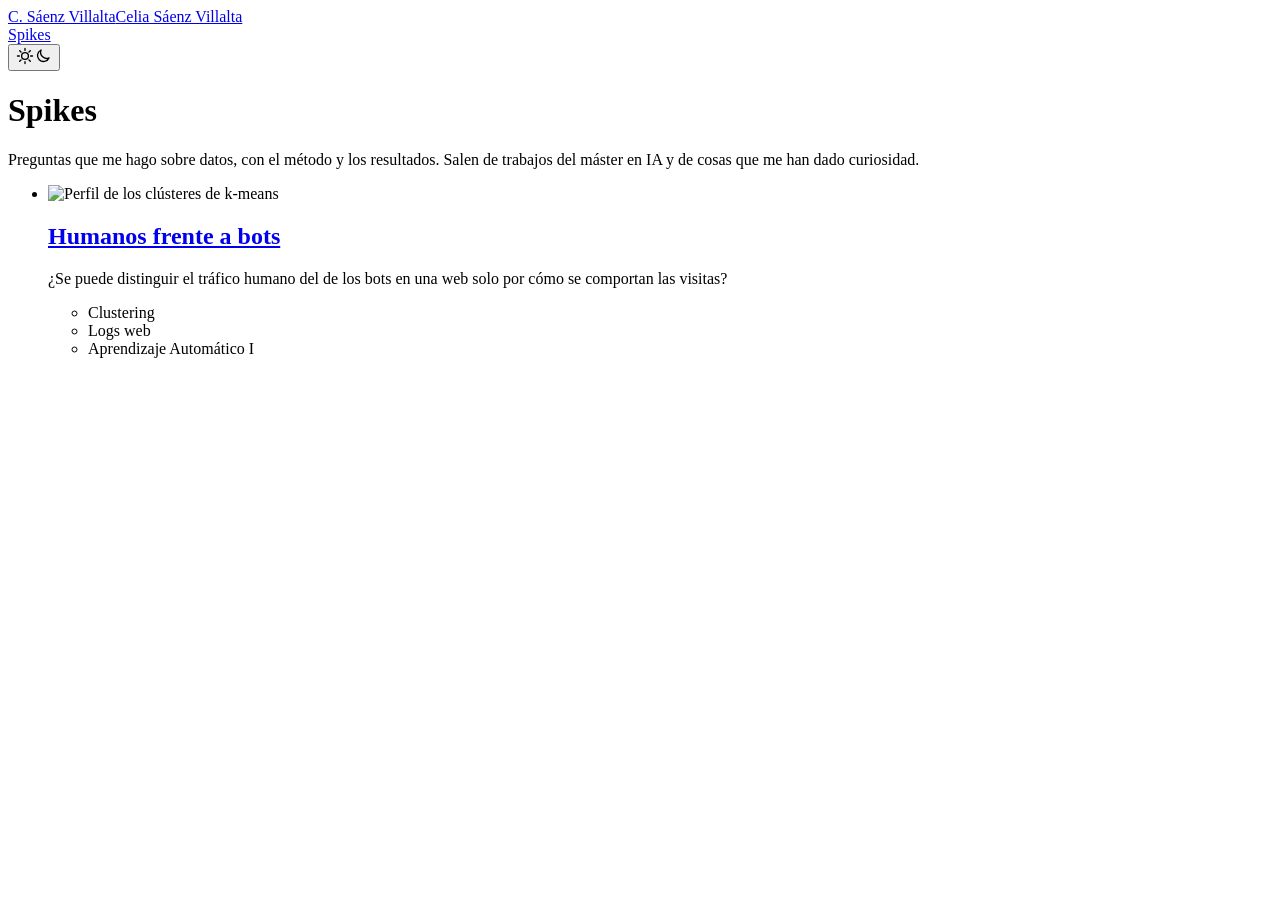
==== index.html @ d46d6540 "Initial repository setup: main index, README, and templates" ====
<!doctype html>
<html lang="es">
  <head>
    <meta charset="utf-8" />
    <meta name="viewport" content="width=device-width, initial-scale=1" />
    <title>Spikes · Celia Sáenz Villalta</title>
    <meta name="description" content="Pequeñas investigaciones con datos: trabajos del máster en IA y otros experimentos." />
    <link rel="stylesheet" href="https://cesaenv.github.io/theme.css" />
    <link rel="stylesheet" href="shared/research.css" />
    <link rel="icon" href="https://cesaenv.github.io/favicon.svg" type="image/svg+xml" />
    <script src="shared/chrome.js"></script>
  </head>
  <body>
    <main>
      <div class="container head">
        <h1>Spikes</h1>
        <p>Preguntas que me hago sobre datos, con el método y los resultados. Salen de trabajos del máster en IA y de cosas que me han dado curiosidad.</p>
      </div>
      <div class="container">
        <ul class="research-list">
          <li class="research-card">
            <img src="bots-vs-humans/figuras/pca_kmeans_2019.png" alt="Perfil de los clústeres de k-means" loading="lazy" />
            <div class="body">
              <h2><a href="bots-vs-humans/">Humanos frente a bots</a></h2>
              <p>¿Se puede distinguir el tráfico humano del de los bots en una web solo por cómo se comportan las visitas?</p>
              <ul class="tags"><li>Clustering</li><li>Logs web</li><li>Aprendizaje Automático I</li></ul>
            </div>
          </li>
        </ul>
      </div>
    </main>
  </body>
</html>
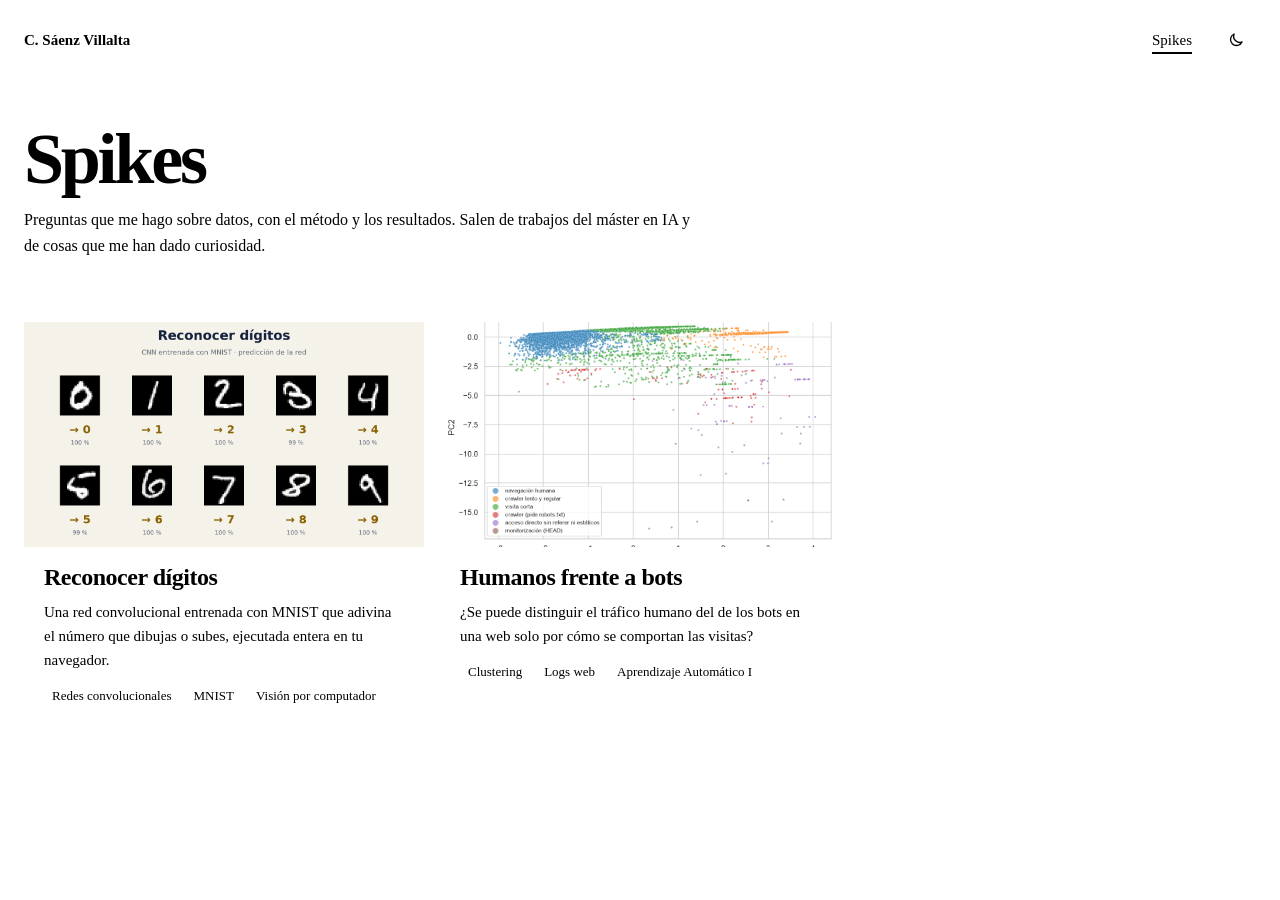
==== commit b8e6d698: "Add digit recognition page to the spikes site Adds numeros/index.html, the in-browser demo that runs" ====
--- a/index.html
+++ b/index.html
@@ -19,6 +19,14 @@
       <div class="container">
         <ul class="research-list">
           <li class="research-card">
+            <img src="numeros/figuras/digitos.png" alt="Dígitos de MNIST con la predicción de la red" loading="lazy" />
+            <div class="body">
+              <h2><a href="numeros/">Reconocer dígitos</a></h2>
+              <p>Una red convolucional entrenada con MNIST que adivina el número que dibujas o subes, ejecutada entera en tu navegador.</p>
+              <ul class="tags"><li>Redes convolucionales</li><li>MNIST</li><li>Visión por computador</li></ul>
+            </div>
+          </li>
+          <li class="research-card">
             <img src="bots-vs-humans/figuras/pca_kmeans_2019.png" alt="Perfil de los clústeres de k-means" loading="lazy" />
             <div class="body">
               <h2><a href="bots-vs-humans/">Humanos frente a bots</a></h2>
--- a/shared/research.css
+++ b/shared/research.css
@@ -0,0 +1,297 @@
+/* Estilos comunes de las investigaciones. Los colores vienen de theme.css de la web, aquí solo uso sus variables. */
+*,
+*::before,
+*::after {
+  box-sizing: border-box;
+}
+
+[hidden] {
+  display: none !important;
+}
+
+body {
+  margin: 0;
+  min-height: 100vh;
+  background: var(--bg);
+  color: var(--text);
+  font-family: var(--sans);
+  font-size: 1rem;
+  line-height: 1.6;
+  -webkit-font-smoothing: antialiased;
+}
+
+a {
+  color: var(--text);
+  text-decoration-color: var(--accent);
+  text-decoration-thickness: 2px;
+  text-underline-offset: 0.25em;
+}
+
+a:hover {
+  color: var(--accent);
+}
+
+:focus-visible {
+  outline: 2px solid var(--focus);
+  outline-offset: 3px;
+}
+
+.container {
+  width: 100%;
+  max-width: var(--max);
+  margin: 0 auto;
+  padding: 0 1rem;
+}
+
+@media (min-width: 40rem) {
+  .container {
+    padding: 0 1.5rem;
+  }
+}
+
+.sr-only {
+  position: absolute;
+  width: 1px;
+  height: 1px;
+  margin: -1px;
+  padding: 0;
+  overflow: hidden;
+  clip: rect(0, 0, 0, 0);
+  white-space: nowrap;
+  border: 0;
+}
+
+/* cabecera */
+
+.site-header .bar {
+  display: flex;
+  flex-wrap: wrap;
+  align-items: center;
+  gap: 0.25rem 1.5rem;
+  padding-top: 1.25rem;
+  padding-bottom: 1.25rem;
+}
+
+.site-header .brand {
+  margin-right: auto;
+  font-size: 0.9375rem;
+  font-weight: 600;
+  text-decoration: none;
+  white-space: nowrap;
+}
+
+.site-header nav a {
+  display: inline-block;
+  padding: 0.35rem 0;
+  font-size: 0.9375rem;
+  font-weight: 500;
+  text-decoration: none;
+}
+
+.site-header nav a[aria-current='page'] {
+  text-decoration: underline;
+  text-decoration-color: var(--accent);
+  text-decoration-thickness: 2px;
+  text-underline-offset: 0.45em;
+}
+
+.theme {
+  display: inline-grid;
+  place-items: center;
+  width: 2.5rem;
+  height: 2.5rem;
+  border: 0;
+  background: transparent;
+  color: var(--text);
+  cursor: pointer;
+}
+
+.theme:hover {
+  color: var(--accent);
+}
+
+.theme .sun {
+  display: none;
+}
+
+:root[data-theme='light'] .theme .sun {
+  display: block;
+}
+
+:root[data-theme='light'] .theme .moon {
+  display: none;
+}
+
+/* menú */
+
+.head {
+  padding-top: 2.5rem;
+  padding-bottom: 1.5rem;
+  border-bottom: 4px solid var(--rule);
+}
+
+.head h1 {
+  margin: 0 0 0.5rem;
+  font-size: clamp(2.5rem, 1.5rem + 4.5vw, 4.5rem);
+  line-height: 1.1;
+  font-weight: 750;
+  letter-spacing: -0.045em;
+}
+
+.head p {
+  margin: 0;
+  max-width: 42rem;
+  color: var(--muted);
+}
+
+.research-list {
+  display: grid;
+  gap: 1rem;
+  grid-template-columns: repeat(auto-fill, minmax(min(100%, 22rem), 1fr));
+  list-style: none;
+  margin: 0;
+  padding: 2.5rem 0;
+}
+
+.research-card {
+  position: relative;
+  display: flex;
+  flex-direction: column;
+  height: 100%;
+  border: 1px solid var(--border);
+  background: var(--surface);
+}
+
+.research-card:hover,
+.research-card:focus-within {
+  border-color: var(--accent);
+}
+
+.research-card img {
+  display: block;
+  width: 100%;
+  aspect-ratio: 16 / 9;
+  object-fit: cover;
+  border-bottom: 1px solid var(--border);
+  background: #fff;
+}
+
+.research-card .body {
+  padding: 1rem 1.25rem 1.25rem;
+}
+
+.research-card h2 {
+  margin: 0 0 0.5rem;
+  font-size: 1.5rem;
+  line-height: 1.2;
+  letter-spacing: -0.02em;
+}
+
+/* Toda la tarjeta es clicable a través del enlace del título */
+.research-card h2 a {
+  color: var(--accent);
+  text-decoration: none;
+}
+
+.research-card h2 a::after {
+  content: '';
+  position: absolute;
+  inset: 0;
+}
+
+.research-card p {
+  margin: 0 0 0.75rem;
+  color: var(--muted);
+  font-size: 0.9375rem;
+}
+
+.tags {
+  display: flex;
+  flex-wrap: wrap;
+  gap: 0.375rem;
+  list-style: none;
+  margin: 0;
+  padding: 0;
+}
+
+.tags li {
+  padding: 0.1rem 0.5rem;
+  border: 1px solid var(--border);
+  color: var(--muted);
+  font-size: 0.8125rem;
+}
+
+/* página de una investigación */
+
+.article {
+  max-width: 46rem;
+  padding-top: 2.5rem;
+  padding-bottom: 4rem;
+}
+
+.article h1 {
+  margin: 0 0 0.5rem;
+  font-size: clamp(2rem, 1.2rem + 3.5vw, 3.25rem);
+  line-height: 1.1;
+  letter-spacing: -0.04em;
+}
+
+.article .lead {
+  margin: 0 0 1rem;
+  font-size: 1.125rem;
+  color: var(--muted);
+}
+
+.article h2 {
+  margin: 2.5rem 0 0.75rem;
+  padding-top: 1rem;
+  border-top: 1px solid var(--border);
+  font-size: 1.5rem;
+  letter-spacing: -0.02em;
+}
+
+.article figure {
+  margin: 1.5rem 0;
+}
+
+.article figure img {
+  display: block;
+  max-width: 100%;
+  height: auto;
+  border: 1px solid var(--border);
+  background: #fff;
+}
+
+.article figcaption {
+  margin-top: 0.5rem;
+  color: var(--muted);
+  font-size: 0.875rem;
+}
+
+.article table {
+  width: 100%;
+  border-collapse: collapse;
+  font-size: 0.9375rem;
+}
+
+.article th,
+.article td {
+  padding: 0.5rem 0.75rem;
+  border: 1px solid var(--border);
+  text-align: left;
+  vertical-align: top;
+}
+
+.article th {
+  width: 9rem;
+  background: var(--surface);
+}
+
+.links {
+  display: flex;
+  flex-wrap: wrap;
+  gap: 0.5rem 1.5rem;
+  list-style: none;
+  margin: 1rem 0 0;
+  padding: 0;
+}
